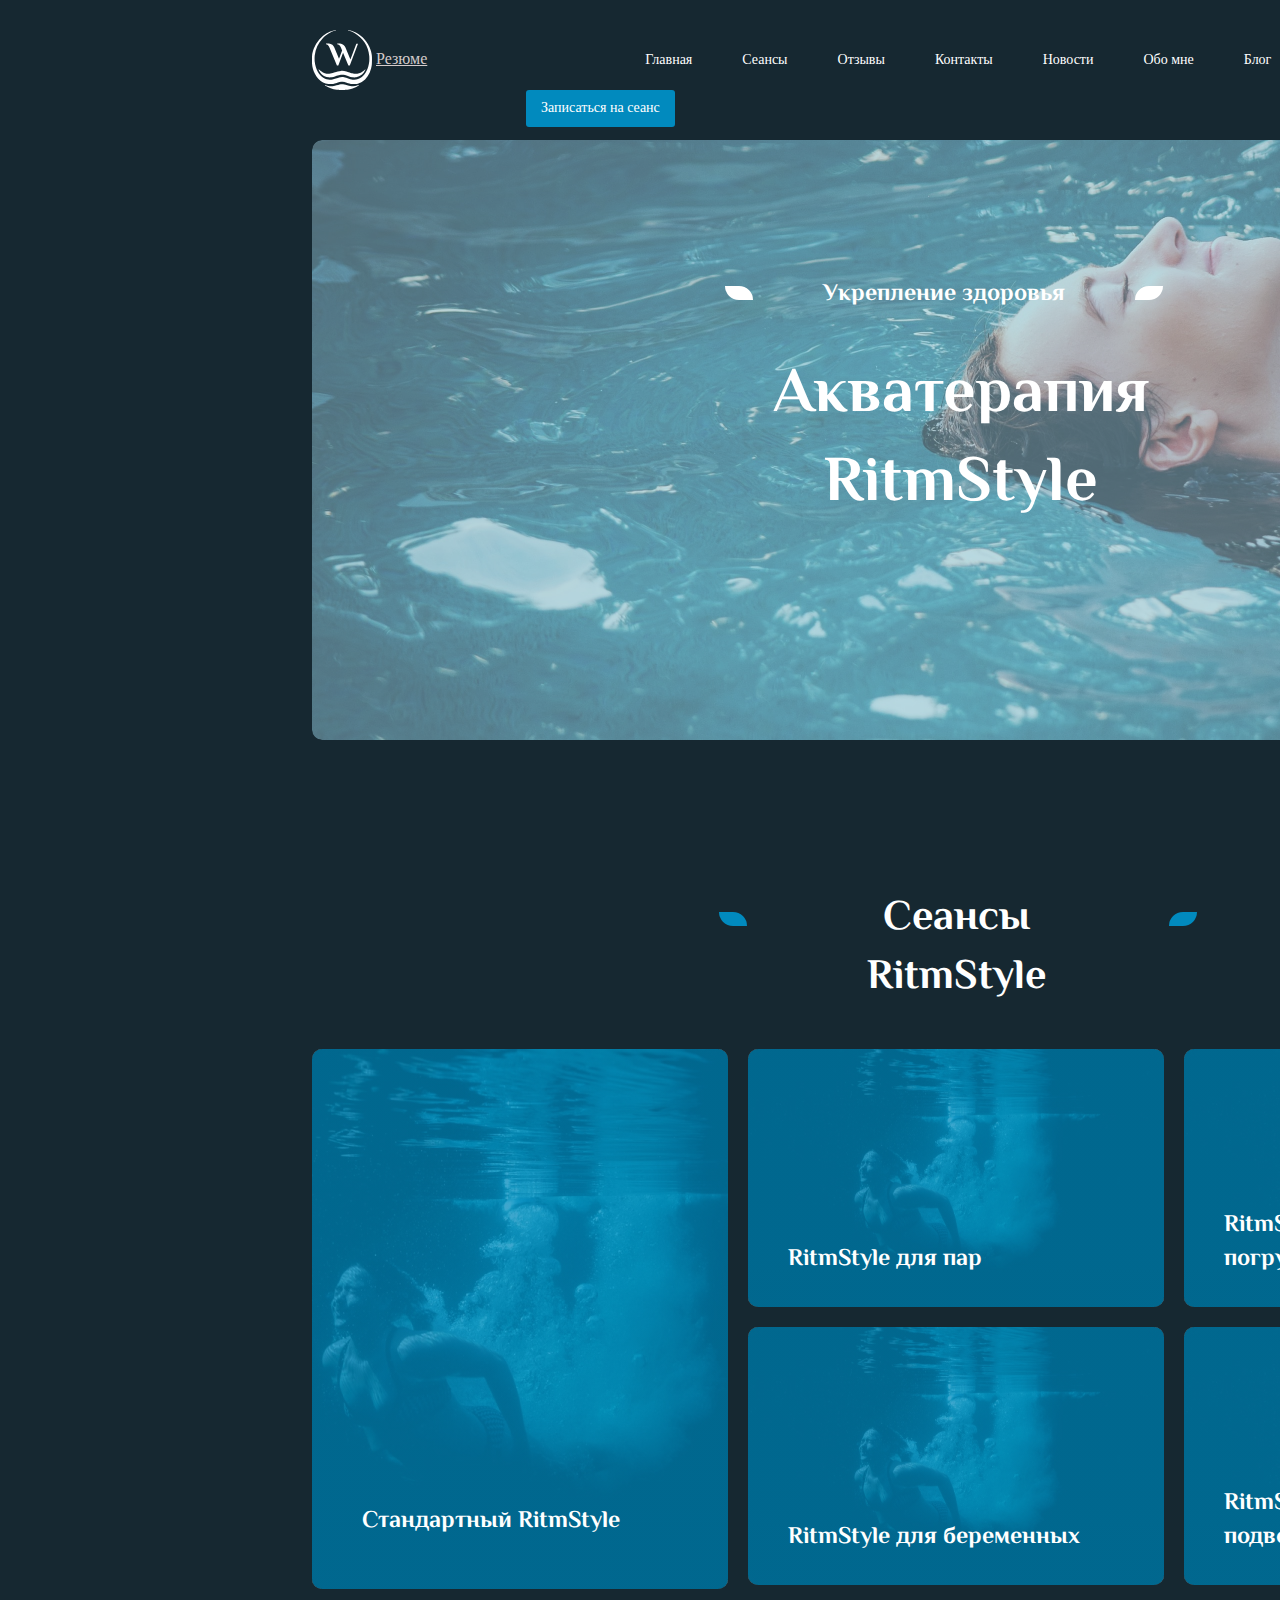
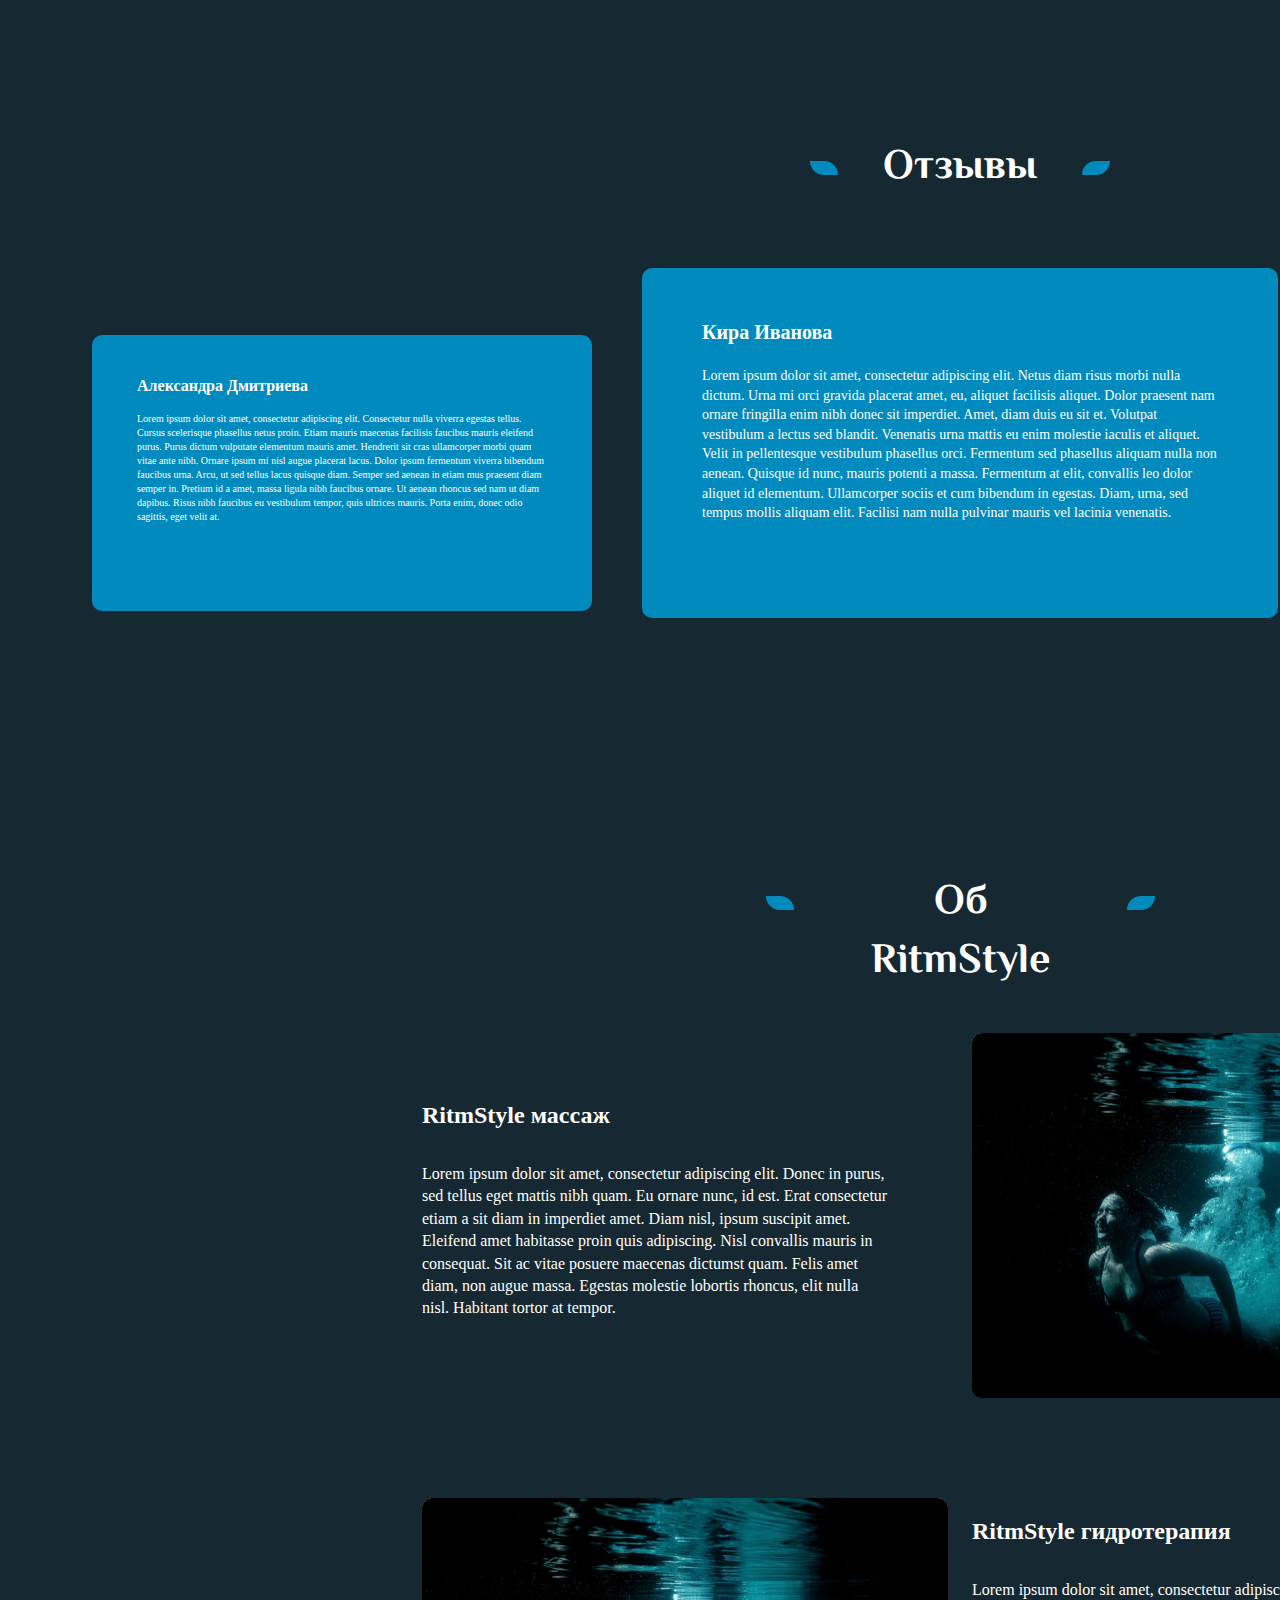
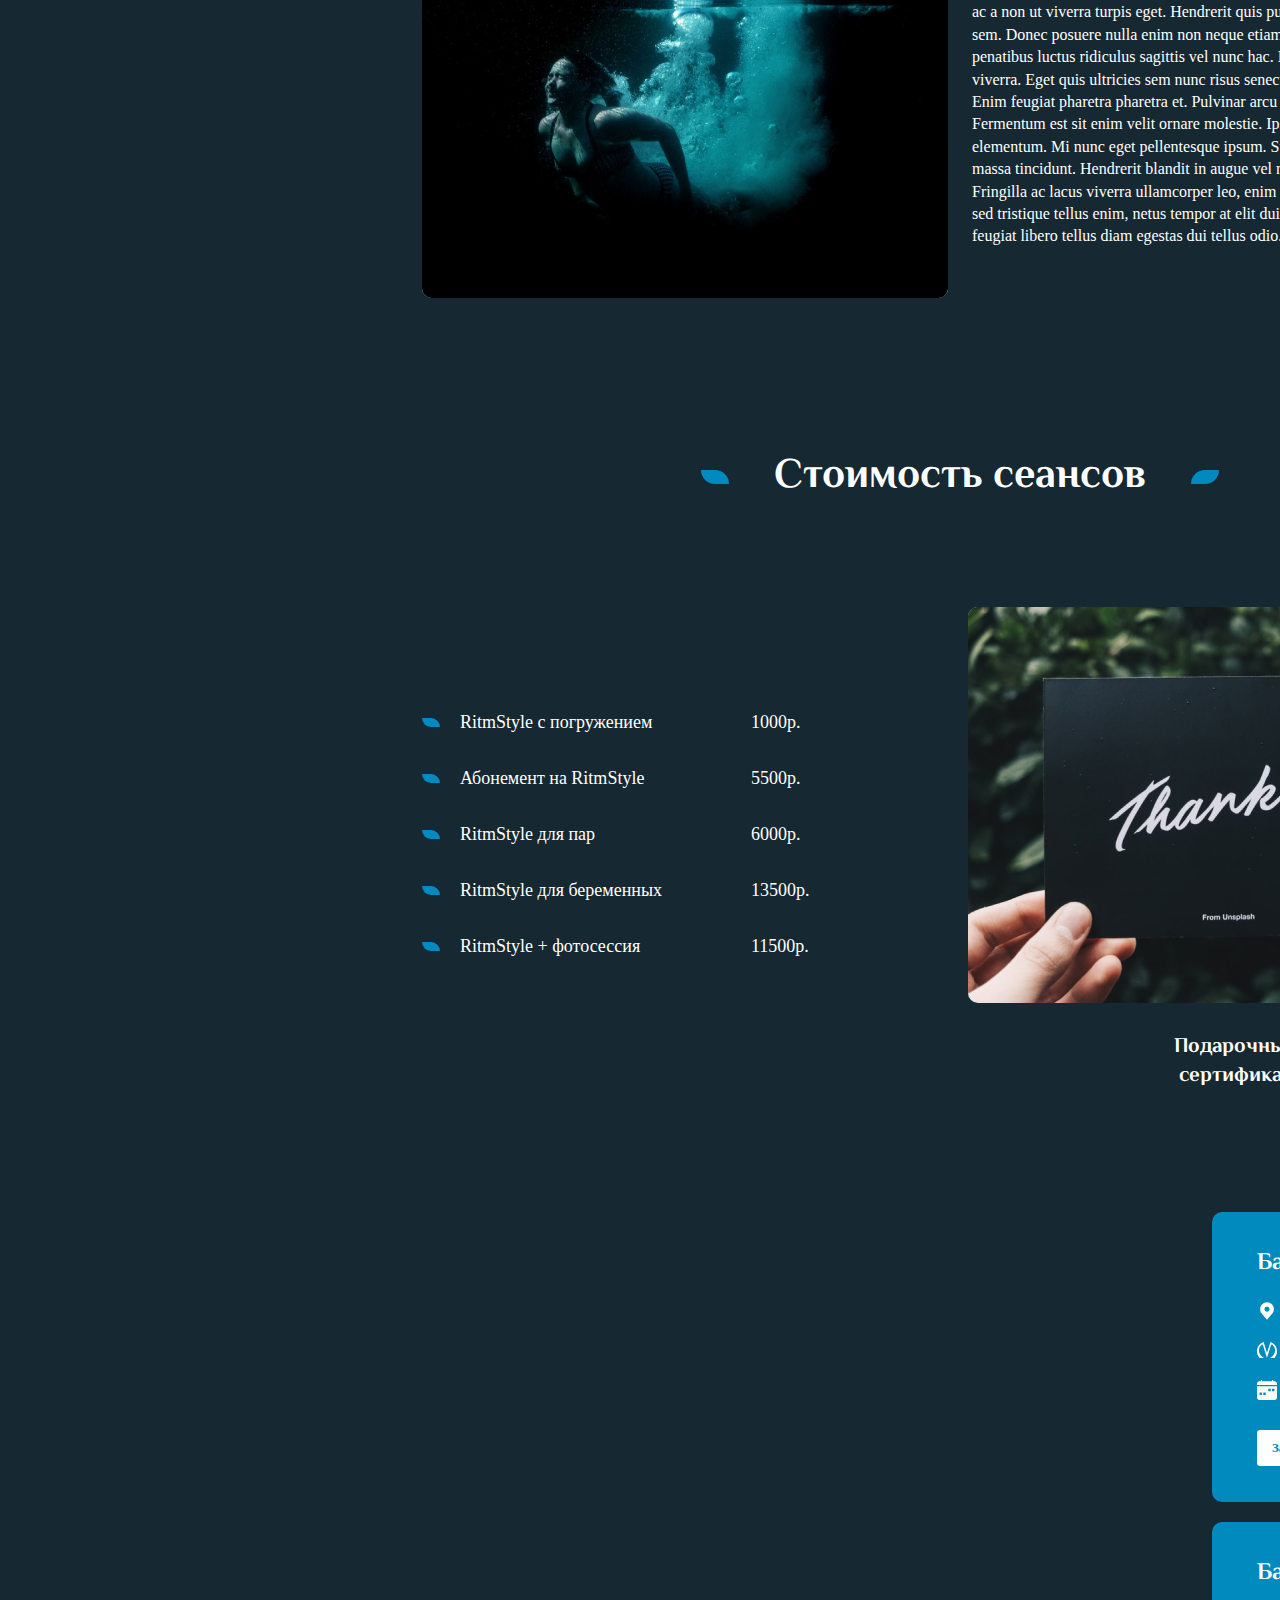
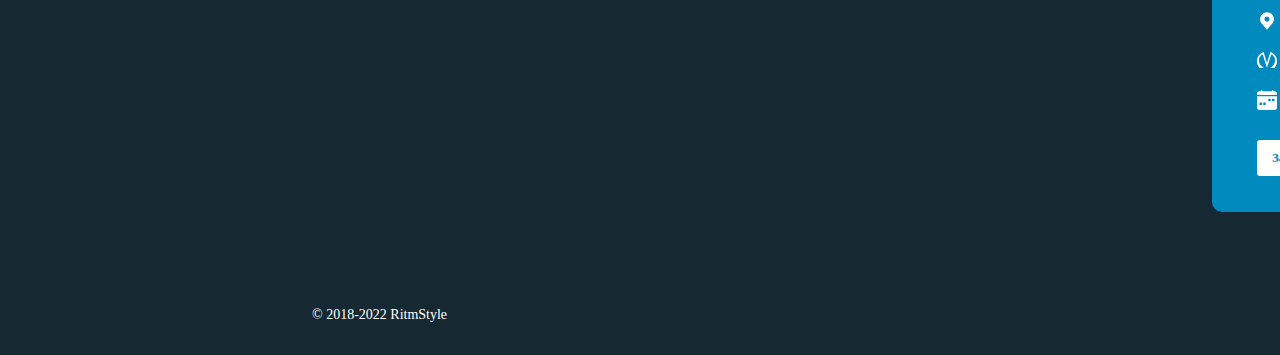
==== test —/index.html @ 72ae71fa "init" ====
<!DOCTYPE html>
<html lang="en">
<head>
    <meta charset="UTF-8">
    <meta http-equiv="X-UA-Compatible" content="IE=edge">
    <meta name="viewport" content="width=device-width, initial-scale=1.0">
    <title>Document</title>
    <link rel="stylesheet" href="./css/style.css">
</head>
<body>
    <div class="container">

    <div class="main-haedr">
        <div class="group1">
            <a href="/">
                    <img src="./img/svg/Group 1.svg" alt="logo">
            </a>
         </div>
<a href="../index.html"  style="color: rgb(213, 204, 204);">Резюме</a>
        <div class="frame1">
                <ul class="frame1__list">
                    <li class="frame1__item">
                        <a href="./index.html" class="frame1__link">Главная</a>
                    </li>
                    <li class="frame1__item">
                        <a href="./newseans.html" class="frame1__link">Сеансы</a>
                    </li>
                    <li class="frame1__item">
                        <a href="#review" class="frame1__link">Отзывы</a>
                    </li>
                    <li class="frame1__item">
                        <a href="#contact" class="frame1__link">Контакты</a>
                    </li>
                    <li class="frame1__item">
                        <a href="./news.html" class="frame1__link">Новости</a>
                    </li>
                    <li class="frame1__item">
                        <a href="#about" class="frame1__link">Обо мне</a>
                    </li>
                    <li class="frame1__item">
                        <a href="./blog.html" class="frame1__link">Блог</a>
                    </li>
                </ul>   
        </div>
        <div class="frame2">
            
            <a href="#" id="open_popup" class="frame1__link">Записаться на сеанс</a>
        
    </div>

    </div>
<div class="first-screen">
    <div class="Rectangle3"></div>
    <div class="first-text1">Укрепление здоровья</div>
    <div class="Rectangle5"></div>
    <div class="first-text2">Акватерапия
            RitmStyle</div>   

</div>
<div class="services">
    
    <div class="heading">
        <div class="Rectangle6"></div>
        <div class="heading-text">Сеансы RitmStyle</div>
        <div class="Rectangle7"></div>
    </div>

    <div class="group">
        <div class="group18">
            <div class="group18-text">Стандартный RitmStyle</div>
    
        </div>
        <div class="mgroup">

            <div class="group20">
                <div class="group20-text">RitmStyle для пар</div>
            </div>

            <br>

                 <div class="group19">
                    <div class="group19-text">RitmStyle для беременных</div>
                </div>
        </div>

        <div class="sgroup">
            <div class="group21">
                <div class="group21-text">RitmStyle с полным погружением под воду</div>
            </div>
        <br>

        <div class="group22">
            <div class="group22-text">RitmStyle + красочная подводная фотосессия</div>
        </div>

        </div>

    </div>

</div>

<div class="review" id="review">
    <div class="review-heading">
        <div class="Rectangle14"></div>
        <div class="rew-heading-text">Отзывы</div>
        <div class="Rectangle15"></div>
    </div>

    <div class="review-box">

     <div class="review1">
            <div class="review1-text">Александра Дмитриева</div>
            
            <div class="review1-text2">Lorem ipsum dolor sit amet, consectetur adipiscing elit. Consectetur nulla viverra egestas tellus. Cursus scelerisque phasellus netus proin. Etiam mauris maecenas facilisis faucibus mauris eleifend purus. Purus dictum vulputate elementum mauris amet.
            Hendrerit sit cras ullamcorper morbi quam vitae ante nibh. Ornare ipsum mi nisl augue placerat lacus. Dolor ipsum fermentum viverra bibendum faucibus urna. Arcu, ut sed tellus lacus quisque diam. Semper sed aenean in etiam mus praesent diam semper in. Pretium id a amet, massa ligula nibh faucibus ornare. Ut aenean rhoncus sed nam ut diam dapibus. Risus nibh faucibus eu vestibulum tempor, quis ultrices mauris. Porta enim, donec odio sagittis, eget velit at. </div>

        </div>

     <div class="review2">
            <div class="review2-text">Кира Иванова</div>
            <div class="review2-text2">Lorem ipsum dolor sit amet, consectetur adipiscing elit. Netus diam risus morbi nulla dictum. Urna mi orci gravida placerat amet, eu, aliquet facilisis aliquet. Dolor praesent nam ornare fringilla enim nibh donec sit imperdiet. Amet, diam duis eu sit et. Volutpat vestibulum a lectus sed blandit.
            Venenatis urna mattis eu enim molestie iaculis et aliquet. Velit in pellentesque vestibulum phasellus orci. Fermentum sed phasellus aliquam nulla non aenean. Quisque id nunc, mauris potenti a massa. Fermentum at elit, convallis leo dolor aliquet id elementum. Ullamcorper sociis et cum bibendum in egestas. Diam, urna, sed tempus mollis aliquam elit. Facilisi nam nulla pulvinar mauris vel lacinia venenatis. </div>
        </div>

        <div class="review3">
            <div class="review3-text">Яна Жернова</div>
            <div class="review3-text2">Lorem ipsum dolor sit amet, consectetur adipiscing elit. Lacinia eget mattis orci aliquam enim tincidunt gravida aliquet ut. Ipsum vulputate morbi felis, lobortis tincidunt. Pretium dictum odio feugiat auctor diam sit viverra gravida. Lobortis arcu rhoncus, mi mi vitae feugiat amet, vitae ac. Cursus diam turpis iaculis nisi sit. Vel blandit et sit elit vestibulum feugiat proin tempor, justo. Diam commodo, pellentesque at porttitor tristique faucibus faucibus morbi. Bibendum pretium lacus, tempus viverra vitae odio nunc eget.
            Tortor fermentum orci neque sed. Mauris faucibus diam lorem erat ullamcorper donec egestas neque. Maecenas malesuada mauris magnis sed id. Luctus vitae justo, in consectetur arcu. Nulla feugiat at eu in aliquet. Diam nunc, libero mauris tellus suspendisse morbi sagittis semper. </div>

        </div>

    </div>

</div>

<div class="about" id="about">
    <div class="about-heading">
        <div class="Rectangle17"></div>
        <div class="about-heading-text">Об RitmStyle</div>
        <div class="Rectangle18"></div>
    </div>

     <div class="about-box">
        <div class="box">
            <div class="group5">
                <div class="about1-text">RitmStyle массаж </div>
               
                <div class="about1-text2">Lorem ipsum dolor sit amet, consectetur adipiscing elit. Donec in purus, sed tellus eget mattis nibh quam. Eu ornare nunc, id est. Erat consectetur etiam a sit diam in imperdiet amet. Diam nisl, ipsum suscipit amet. Eleifend amet habitasse proin quis adipiscing.
                Nisl convallis mauris in consequat. Sit ac vitae posuere maecenas dictumst quam. Felis amet diam, non augue massa. Egestas molestie lobortis rhoncus, elit nulla nisl. Habitant tortor at tempor.</div>
            </div>
                <div class="about-foto2"></div>
        </div>

         <div class="box2">
             <div class="about-foto1"></div>
                <div class="group6">
    
                 <div class="about2-text">RitmStyle гидротерапия</div>
                 <div class="about2-text2">Lorem ipsum dolor sit amet, consectetur adipiscing elit. Arcu cras quis ac a non ut viverra turpis eget. Hendrerit quis pulvinar massa ipsum sem. Donec posuere nulla enim non neque etiam. Eros arcu, pulvinar penatibus luctus ridiculus sagittis vel nunc hac. Nisi, diam tincidunt dui viverra. Eget quis ultricies sem nunc risus senectus luctus ultricies. Enim feugiat pharetra pharetra et.
                 Pulvinar arcu at morbi posuere cursus. Fermentum est sit enim velit ornare molestie. Ipsum nisi id sed tempor elementum. Mi nunc eget pellentesque ipsum. Suspendisse risus a id vel massa tincidunt. Hendrerit blandit in augue vel mi quam magna egestas. Fringilla ac lacus viverra ullamcorper leo, enim vitae id aliquam. Magna sed tristique tellus enim, netus tempor at elit dui. Ullamcorper hendrerit feugiat libero tellus diam egestas dui tellus odio.</div>
                </div>
            </div>
    
        </div>

</div>

<div class="price">
    <div class="price-heading">
        <div class="Rectangle25"></div>
        <div class="price-heading-text">Стоимость сеансов</div>
        <div class="Rectangle26"></div>
    </div>

    <div class="group-box">
        <div class="group7">

            <div class="group7-box">
                <div class="Rectangle27"></div>
                <div class="gpoup7-text">RitmStyle с погружением</div>
                <div class="how">1000р.</div>
            </div>

            <div class="group7-box">
                <div class="Rectangle27"></div>
                <div class="gpoup7-text">Абонемент на RitmStyle</div>
                <div class="how">5500р.</div>
            </div>

            <div class="group7-box">
                <div class="Rectangle27"></div>
                <div class="gpoup7-text">RitmStyle для пар</div>
                <div class="how">6000р.</div>
            </div>

            <div class="group7-box">
                <div class="Rectangle27"></div>
                <div class="gpoup7-text">RitmStyle для беременных</div>
                <div class="how">13500р.</div>
            </div>

            <div class="group7-box">
                <div class="Rectangle27"></div>
                <div class="gpoup7-text">RitmStyle +  фотосессия</div>
                <div class="how">11500р.</div>
            </div>
                
        </div>
    
        
        <div class="group8-foto"></div>    
        
        
        

    </div>
    <div class="group8-text">Подарочный сертификат</div>
        

</div>  

<div class="contact" id="contact">
    <div class="group-box">
        <div class="group-adress1">
         <iframe src="https://www.google.com/maps/embed?pb=!1m18!1m12!1m3!1d1999.1258128204975!2d30.36706241607024!3d59.9300544818731!2m3!1f0!2f0!3f0!3m2!1i1024!2i768!4f13.1!3m3!1m2!1s0x469631bb92b2b7f5%3A0xfc6c3540c8fb3df8!2z0J3QtdCy0YHQutC40Lkg0L_RgC4sIDE0MCwg0KHQsNC90LrRgi3Qn9C10YLQtdGA0LHRg9GA0LMsIDE5MTAzNg!5e0!3m2!1sru!2sru!4v1654840506001!5m2!1sru!2sru" 
         width="856" height="604" style="border:0;" allowfullscreen="" loading="lazy" referrerpolicy="no-referrer-when-downgrade"></iframe>
        </div>

           <div class="boxx">
            <div class="adres1">

          
                
                <div class="adres-text1">Бассейн WorkClass</div>
                
           

            
                <div class="carbon">
                    
                        <img src="./img/svg/carbon_location-filled.svg" alt="tch">
            
                </div>
                <div class="adres-text">Невский 140</div>
                
            

            
                <div class="carbon">
                    <img src="./img/svg/Spb_metro_logo 1.svg" alt="metro">
                </div>
                <div class="adres-text">м. Спасская</div>
                
            

            
                <div class="carbon">
                    <img src="./img/svg/bi_calendar-week-fill.svg" alt="calendad">
                </div>
                <div class="adres-text">Запись по договоренности</div>
              
            

            
                <div class="frame4" >
            
                    <a href="#" id="open_popup2" class="frame4__link">Записаться на сеанс</a>
                </div>
            
            </div>

            <div class="adres2">

          
                
                <div class="adres-text1">Бассейн "На Гороховой"</div>
                
           

            
                <div class="carbon">
                    
                        <img src="./img/svg/carbon_location-filled.svg" alt="tch">
            
                </div>
                <div class="adres-text">3-й проезд Иванова</div>
                
            

            
                <div class="carbon">
                    <img src="./img/svg/Spb_metro_logo 1.svg" alt="metro">
                </div>
                <div class="adres-text">м. Крестовский остров</div>
                
            

            
                <div class="carbon">
                    <img src="./img/svg/bi_calendar-week-fill.svg" alt="calendad">
                </div>
                <div class="adres-text">Запись по договоренности</div>
              
            

            
                <div class="frame4" >
            
                    <a href="#" id="open_popup3" class="frame4__link" >Записаться на сеанс</a>
                </div>
            
            </div>

           </div>
                
    </div>

       
      
    </div>

<div class="main-footer">
        
        <div class="footer-text1">© 2018-2022 RitmStyle</div>
        <div class="footer-text">Сделано d-e-n.info</div>
    </div>

<div class="popup" id="popup">
    <div class="popup_container">
        <div class="popup_body" id="popup_body">
           <div class="head_popup">
             <div class="icon"></div>
            <h3>Записаться на сеанс</h3>
            <div class="icon2"></div>
           </div>
            
            <form action="">
                <input type="text" id="name" name="name" placeholder="Ваше Имя">
                
                <input type="tel" id="tel" maxlength="11" name="tel" placeholder="Ваш номер телефона">
                <div class="span"></div>
                <button class="btn" >Отправить</button>
            </form>
            <div class="popup_close" id="popup_close">&#10006</div>
        </div>
    </div>
</div>
    </div>
<script src="./main.js"></script>
    
</body>
</html>
---- test —/css/style.css ----
/* http://meyerweb.com/eric/tools/css/reset/
   v2.0-modified | 20110126
   License: none (public domain)
*/

html, body, div, span, applet, object, iframe,
h1, h2, h3, h4, h5, h6, p, blockquote, pre,
a, abbr, acronym, address, big, cite, code,
del, dfn, em, img, ins, kbd, q, s, samp,
small, strike, strong, sub, sup, tt, var,
b, u, i, center,
dl, dt, dd, ol, ul, li,
fieldset, form, label, legend,
table, caption, tbody, tfoot, thead, tr, th, td,
article, aside, canvas, details, embed,
figure, figcaption, footer, header, hgroup,
menu, nav, output, ruby, section, summary,
time, mark, audio, video {
  margin: 0;
	padding: 0;
	border: 0;
	font-size: 100%;
	font: inherit;
	vertical-align: baseline;
}

/* make sure to set some focus styles for accessibility */
:focus {
    outline: 0;
}

/* HTML5 display-role reset for older browsers */
article, aside, details, figcaption, figure,
footer, header, hgroup, menu, nav, section {
	display: block;
}

body {
	line-height: 1;
}

ol, ul {
	list-style: none;
}

blockquote, q {
	quotes: none;
}

blockquote:before, blockquote:after,
q:before, q:after {
	content: '';
	content: none;
}

table {
	border-collapse: collapse;
	border-spacing: 0;
}

input[type=search]::-webkit-search-cancel-button,
input[type=search]::-webkit-search-decoration,
input[type=search]::-webkit-search-results-button,
input[type=search]::-webkit-search-results-decoration {
    -webkit-appearance: none;
    -moz-appearance: none;
}

input[type=search] {
    -webkit-appearance: none;
    -moz-appearance: none;
    -webkit-box-sizing: content-box;
    -moz-box-sizing: content-box;
    box-sizing: content-box;
}

textarea {
    overflow: auto;
    vertical-align: top;
    resize: vertical;
}

/**
 * Correct `inline-block` display not defined in IE 6/7/8/9 and Firefox 3.
 */

audio,
canvas,
video {
    display: inline-block;
    *display: inline;
    *zoom: 1;
    max-width: 100%;
}

/**
 * Prevent modern browsers from displaying `audio` without controls.
 * Remove excess height in iOS 5 devices.
 */

audio:not([controls]) {
    display: none;
    height: 0;
}

/**
 * Address styling not present in IE 7/8/9, Firefox 3, and Safari 4.
 * Known issue: no IE 6 support.
 */

[hidden] {
    display: none;
}

/**
 * 1. Correct text resizing oddly in IE 6/7 when body `font-size` is set using
 *    `em` units.
 * 2. Prevent iOS text size adjust after orientation change, without disabling
 *    user zoom.
 */

html {
    font-size: 100%; /* 1 */
    -webkit-text-size-adjust: 100%; /* 2 */
    -ms-text-size-adjust: 100%; /* 2 */
}

/**
 * Address `outline` inconsistency between Chrome and other browsers.
 */

a:focus {
    outline: thin dotted;
}

/**
 * Improve readability when focused and also mouse hovered in all browsers.
 */

a:active,
a:hover {
    outline: 0;
}

/**
 * 1. Remove border when inside `a` element in IE 6/7/8/9 and Firefox 3.
 * 2. Improve image quality when scaled in IE 7.
 */

img {
    border: 0; /* 1 */
    -ms-interpolation-mode: bicubic; /* 2 */
}

/**
 * Address margin not present in IE 6/7/8/9, Safari 5, and Opera 11.
 */

figure {
    margin: 0;
}

/**
 * Correct margin displayed oddly in IE 6/7.
 */

form {
    margin: 0;
}

/**
 * Define consistent border, margin, and padding.
 */

fieldset {
    border: 1px solid #c0c0c0;
    margin: 0 2px;
    padding: 0.35em 0.625em 0.75em;
}

/**
 * 1. Correct color not being inherited in IE 6/7/8/9.
 * 2. Correct text not wrapping in Firefox 3.
 * 3. Correct alignment displayed oddly in IE 6/7.
 */

legend {
    border: 0; /* 1 */
    padding: 0;
    white-space: normal; /* 2 */
    *margin-left: -7px; /* 3 */
}

/**
 * 1. Correct font size not being inherited in all browsers.
 * 2. Address margins set differently in IE 6/7, Firefox 3+, Safari 5,
 *    and Chrome.
 * 3. Improve appearance and consistency in all browsers.
 */

button,
input,
select,
textarea {
    font-size: 100%; /* 1 */
    margin: 0; /* 2 */
    vertical-align: baseline; /* 3 */
    *vertical-align: middle; /* 3 */
}

/**
 * Address Firefox 3+ setting `line-height` on `input` using `!important` in
 * the UA stylesheet.
 */

button,
input {
    line-height: normal;
}

/**
 * Address inconsistent `text-transform` inheritance for `button` and `select`.
 * All other form control elements do not inherit `text-transform` values.
 * Correct `button` style inheritance in Chrome, Safari 5+, and IE 6+.
 * Correct `select` style inheritance in Firefox 4+ and Opera.
 */

button,
select {
    text-transform: none;
}

/**
 * 1. Avoid the WebKit bug in Android 4.0.* where (2) destroys native `audio`
 *    and `video` controls.
 * 2. Correct inability to style clickable `input` types in iOS.
 * 3. Improve usability and consistency of cursor style between image-type
 *    `input` and others.
 * 4. Remove inner spacing in IE 7 without affecting normal text inputs.
 *    Known issue: inner spacing remains in IE 6.
 */

button,
html input[type="button"], /* 1 */
input[type="reset"],
input[type="submit"] {
    -webkit-appearance: button; /* 2 */
    cursor: pointer; /* 3 */
    *overflow: visible;  /* 4 */
}

/**
 * Re-set default cursor for disabled elements.
 */

button[disabled],
html input[disabled] {
    cursor: default;
}

/**
 * 1. Address box sizing set to content-box in IE 8/9.
 * 2. Remove excess padding in IE 8/9.
 * 3. Remove excess padding in IE 7.
 *    Known issue: excess padding remains in IE 6.
 */

input[type="checkbox"],
input[type="radio"] {
    box-sizing: border-box; /* 1 */
    padding: 0; /* 2 */
    *height: 13px; /* 3 */
    *width: 13px; /* 3 */
}

/**
 * 1. Address `appearance` set to `searchfield` in Safari 5 and Chrome.
 * 2. Address `box-sizing` set to `border-box` in Safari 5 and Chrome
 *    (include `-moz` to future-proof).
 */

input[type="search"] {
    -webkit-appearance: textfield; /* 1 */
    -moz-box-sizing: content-box;
    -webkit-box-sizing: content-box; /* 2 */
    box-sizing: content-box;
}

/**
 * Remove inner padding and search cancel button in Safari 5 and Chrome
 * on OS X.
 */

input[type="search"]::-webkit-search-cancel-button,
input[type="search"]::-webkit-search-decoration {
    -webkit-appearance: none;
}

/**
 * Remove inner padding and border in Firefox 3+.
 */

button::-moz-focus-inner,
input::-moz-focus-inner {
    border: 0;
    padding: 0;
}

/**
 * 1. Remove default vertical scrollbar in IE 6/7/8/9.
 * 2. Improve readability and alignment in all browsers.
 */

textarea {
    overflow: auto; /* 1 */
    vertical-align: top; /* 2 */
}

/**
 * Remove most spacing between table cells.
 */

table {
    border-collapse: collapse;
    border-spacing: 0;
}

html,
button,
input,
select,
textarea {
    color: #222;
}


::-moz-selection {
    background: #b3d4fc;
    text-shadow: none;
}

::selection {
    background: #b3d4fc;
    text-shadow: none;
}

img {
    vertical-align: middle;
}

fieldset {
    border: 0;
    margin: 0;
    padding: 0;
}

textarea {
    resize: vertical;
}

.chromeframe {
    margin: 0.2em 0;
    background: #ccc;
    color: #000;
    padding: 0.2em 0;
}

/* el-messiri-regular - latin_cyrillic */
@font-face {
    font-family: 'El Messiri';
    font-style: normal;
    font-weight: 400;
    src: local(''),
         url('../fonts/el-messiri-v15-latin_cyrillic-regular.woff2') format('woff2'), /* Chrome 26+, Opera 23+, Firefox 39+ */
         url('../fonts/el-messiri-v15-latin_cyrillic-regular.woff') format('woff'); /* Chrome 6+, Firefox 3.6+, IE 9+, Safari 5.1+ */
  }
  /* el-messiri-700 - latin_cyrillic */
  @font-face {
    font-family: 'El Messiri';
    font-style: normal;
    font-weight: 700;
    src: local(''),
         url('../fonts/el-messiri-v15-latin_cyrillic-700.woff2') format('woff2'), /* Chrome 26+, Opera 23+, Firefox 39+ */
         url('../fonts/el-messiri-v15-latin_cyrillic-700.woff') format('woff'); /* Chrome 6+, Firefox 3.6+, IE 9+, Safari 5.1+ */
  }
  html{
      box-sizing: border-box;
  }
  *, *::before, *::after{
      box-sizing: inherit;
  }
  body{
    width: 100%;
    height: 100%;
  }
  .container{
    position: relative;
    width: 1920px;
    height: 5155px;
    padding:2px 2px;
    
    /* bgc */
    
    background: #162831;
  }
 .main-haedr{
    /* main-header */


    position: absolute;
    width: 1298px;
    height: 60px;
    left: 312px;
    top: 30px;
 }
 .group1{
    display: inline-block;
 }
 .frame1{
    display: inline-block;
      margin-left: 214px;
 }
 .frame1__list{
    display: flex;
    flex-wrap: wrap;
 }
.frame1__item{
    margin-right: 50px;
}
.frame1__item:last-child{
    margin-right: 0;
}
.frame1__link{
    text-decoration: none;


width: 52px;
height: 19px;

/* p/14r */

font-family: 'Proxima Nova';
font-style: normal;
font-weight: 400;
font-size: 14px;
line-height: 135%;
/* identical to box height, or 19px */


/* white */

color: #FFFFFF;


/* Inside auto layout */

flex: none;
order: 0;
flex-grow: 0;
}
.frame2{
    margin-left: 214px;
    display: inline-block;
    
flex-direction: row;
justify-content: center;
align-items: center;
padding: 9px 15px;
gap: 10px;



/* accent */

background: #018ABE;
border-radius: 3px;
}
.first-screen{
 position: absolute;
 width: 1296px;
 height: 600px;
 left: 312px;
 top: 140px;
        
 background: linear-gradient(0deg, rgba(152, 201, 220, 0.5), rgba(152, 201, 220, 0.5)), url(.jpg);
 border-radius: 10px;
 background: url('../img/svg/unsplash_S-llxYh3GzI.svg');
        
}
.first-text1{
    display: inline-block;
    
  /* Укрепление здоровья */


  margin: 136px 66px 0px 66px ;
  
  /* heading/24b */
  
  font-family: 'El Messiri';
  font-style: normal;
  font-weight: 700;
  font-size: 24px;
  line-height: 140%;
  /* identical to box height, or 34px */
  
  text-align: center;
  
  /* white */
  
  color: #FFFFFF;
  display: inline-block;
}
.first-text2{
display: inline-block;
/* Акватерапия RitmStyle */
margin: 40px 354px 210px 355px;

width: 587px;
height: 180px;
left: 667px;
top: 350px;

/* heading/64b */

font-family: 'El Messiri';
font-style: normal;
font-weight: 700;
font-size: 64px;
line-height: 140%;
/* or 90px */

text-align: center;

/* white */

color: #FFFFFF;
}
.Rectangle3{
    display: inline-block;
    /* Rectangle 3 */
margin: 146px 0px 0px 413px ;
width: 28px;
height: 14px;
left: 746px;
top: 286px;

/* white */

background: #FFFFFF;
border-radius: 0px 50px;
}
.Rectangle5{
    display: inline-block;
    /* Rectangle 5 */


margin: 146px 433px 0px 0px;
width: 28px;
height: 14px;
left: 1175px;
top: 286px;

/* white */

background: #FFFFFF;
border-radius: 0px 50px;
transform: matrix(-1, 0, 0, 1, 0, 0);
}
.services {
    position: absolute;
width: 1296px;
height: 699px;
left: 312px;
top: 890px;
}

.heading{
    margin-left: 407px;
    display: flex;
    flex-wrap: wrap;
width: 482px;
height: 59px;
left: 719px;
top: 890px;
}
.Rectangle6{
    display: inline-block;
    margin: 22px 41px 23px 0px;
    width: 28px;
height: 14px;
left: 719px;
top: 912px;

/* accent */

background: #018ABE;
border-radius: 0px 50px;
}
.heading-text{
    display: inline-block;
    margin: 0px 0px 0px 0px;
    width: 336px;
height: 59px;


/* heading/42b */

font-family: 'El Messiri';
font-style: normal;
font-weight: 700;
font-size: 42px;
line-height: 140%;
/* identical to box height, or 59px */

text-align: center;

/* white */

color: #FFFFFF;
}
.Rectangle7{
    margin: 22px 0px 23px 45px;
    width: 28px;
    height: 14px;
    left: 1201px;
    top: 912px;
    
    /* accent */
    
    background: #018ABE;
    border-radius: 0px 50px;
    transform: matrix(-1, 0, 0, 1, 0, 0);
}
.group18{
    /* unsplash:TnOyyEtrKd0 */

    display: inline-block;
margin: 100px 0px 0px 0px;
width: 416px;
height: 540px;


background: linear-gradient(0deg, rgba(1, 138, 190, 0.5), rgba(1, 138, 190, 0.5)), url(../img/unsplash_TnOyyEtrKd0.jpg), url(../img/unsplash_TnOyyEtrKd0.png), #8E8E8E;
border-radius: 10px;
}
.group18-text{
    display: inline-block;
    margin: 456px 108px 50px 50px;
    width: 258px;
height: 34px;


/* heading/24b */

font-family: 'El Messiri';
font-style: normal;
font-weight: 700;
font-size: 24px;
line-height: 140%;
/* identical to box height, or 34px */


/* white */

color: #FFFFFF;
}
.group{
    display: flex;
    flex-wrap: wrap;
}
.mgroup{
    display: inline-block;
    margin: 100px 20px 0px 20px;
}
.sgroup{
    display: inline-block;
    margin: 100px 0px 0px 0px;
    
}
.group20{ 
    margin: 0px 0px 20px 0px;
    display: inline-block;
    width: 416px;
height: 258px;


background: linear-gradient(0deg, rgba(1, 138, 190, 0.5), rgba(1, 138, 190, 0.5)), url(../img/11unsplash_TnOyyEtrKd0.jpg);
border-radius: 10px;
}
.group20-text{
    margin: 194px 40px 30px 40px;
    width: 336px;
height: 34px;


/* heading/24b */

font-family: 'El Messiri';
font-style: normal;
font-weight: 700;
font-size: 24px;
line-height: 140%;
/* identical to box height, or 34px */


/* white */

color: #FFFFFF;

}

.group19{
    display: inline-block;
   
    width: 416px;
height: 258px;


background: linear-gradient(0deg, rgba(1, 138, 190, 0.5), rgba(1, 138, 190, 0.5)), url(../img/11unsplash_TnOyyEtrKd0.jpg), #8E8E8E;
border-radius: 10px;

}
.group19-text{
    margin: 194px 40px 30px 40px;
    width: 336px;
height: 34px;


font-family: 'El Messiri';
font-style: normal;
font-weight: 700;
font-size: 24px;
line-height: 140%;
/* identical to box height, or 34px */


/* white */

color: #FFFFFF;
}

.group21{
    
    margin: 0px 0px 20px 0px;
    display: inline-block;
    width: 416px;
height: 258px;


background: linear-gradient(0deg, rgba(1, 138, 190, 0.5), rgba(1, 138, 190, 0.5)), url(../img/11unsplash_TnOyyEtrKd0.jpg), #8E8E8E;
border-radius: 10px;
}
.group21-text{
    margin: 160px 40px 30px 40px;
    width: 336px;
height: 68px;


/* heading/24b */

font-family: 'El Messiri';
font-style: normal;
font-weight: 700;
font-size: 24px;
line-height: 140%;
/* or 34px */


color: #FFFFFF;
}
.group22{
    display: inline-block;
    width: 416px;
    height: 258px;
    
    
    background: linear-gradient(0deg, rgba(1, 138, 190, 0.5), rgba(1, 138, 190, 0.5)), url(../img/11unsplash_TnOyyEtrKd0.jpg), #8E8E8E;
    border-radius: 10px;

}
.group22-text{
    margin: 160px 40px 30px 40px;
    width: 336px;
height: 68px;
left: 1232px;
top: 1491px;

/* heading/24b */

font-family: 'El Messiri';
font-style: normal;
font-weight: 700;
font-size: 24px;
line-height: 140%;
/* or 34px */


/* white */

color: #FFFFFF;
}
.review-box{
    display: flex;
    flex-wrap: wrap;
}
.review{
    /* reviews */


position: absolute;
width: 1736px;
height: 585px;
left: 92px;
top: 1739px;
}

.review-heading{
    margin-left: 718px;
    display: flex;
    flex-wrap: wrap;
    width: 300px;
    height: 59px;
    left: 810px;
    top: 1739px;
}
.Rectangle14{
    display: inline-block;
    margin: 22px 0px 23px 0px;
    width: 28px;
    height: 14px;
    left: 810px;
    top: 1761px;
    
    /* accent */
    
    background: #018ABE;
    border-radius: 0px 50px;
}
.rew-heading-text{
    display: inline-block;
    margin: 0px 45px 0px 45px;
    
    width: 154px;
    height: 59px;
    
    
    /* heading/42b */
    
    font-family: 'El Messiri';
    font-style: normal;
    font-weight: 700;
    font-size: 42px;
    line-height: 140%;
    /* identical to box height, or 59px */
    
    text-align: center;
    
    /* white */
    
    color: #FFFFFF;
}
.Rectangle15{
    margin: 22px 0px 23px 0px;
    width: 28px;
height: 14px;
left: 1110px;
top: 1761px;

/* accent */

background: #018ABE;
border-radius: 0px 50px;
transform: matrix(-1, 0, 0, 1, 0, 0);
}

.review1{
    display: inline-block;
    margin: 137px 50px 113px 0px;
    width: 500px;
    height: 276px;
    left: 92px;
    top: 1935px;
    
    /* accent */
    
    background: #018ABE;
    border-radius: 10px;
}
.review1-text{
    display: inline-block;
    margin: 40px 45px 15px 45px;
    width: 410px;
height: 22px;
left: 137px;
top: 1975px;

/* p / 16b */

font-family: 'Proxima Nova';
font-style: normal;
font-weight: 700;
font-size: 16px;
line-height: 140%;
/* or 22px */


/* white */

color: #FFFFFF;
}
.review1-text2{
    display: inline-block;
    margin: 0px 45px 71px 45px;
    width: 410px;
height: 128px;
left: 137px;
top: 2012px;

/* p / 10l */

font-family: 'Proxima Nova';
font-style: normal;
font-weight: 300;
font-size: 10px;
line-height: 140%;
/* or 14px */


/* white */

color: #FFFFFF;
}
.review2{
    display: inline-block;
    margin: 70px 50px 76px 0px ;
    width: 636px;
height: 350px;


/* accent */

background: #018ABE;
border-radius: 10px;
    
}
.review2-text{
    display: inline-block;
    margin:50px 60px 20px 60px ;
    width: 516px;
height: 28px;
left: 702px;
top: 1948px;

/* p / 20b */

font-family: 'Proxima Nova';
font-style: normal;
font-weight: 700;
font-size: 20px;
line-height: 140%;
/* identical to box height, or 28px */


/* white */

color: #FFFFFF;
   
}
.review2-text2{
    display: inline-block;
    margin:0px 60px 56px 60px;
    width: 516px;
height: 196px;


/* p / 14l */

font-family: 'Proxima Nova';
font-style: normal;
font-weight: 300;
font-size: 14px;
line-height: 140%;
/* or 20px */


/* white */

color: #FFFFFF;


}

.review3{
    display: inline-block;
    margin: 137px 0px 113px 0px;
    width: 500px;
height: 276px;


/* accent */

background: #018ABE;
border-radius: 10px;
    
}
.review3-text{
    display: inline-block;
    margin:40px 45px 0px 45px ;
    width: 410px;
    height: 22px;
    
    
    /* p / 16b */
    
    font-family: 'Proxima Nova';
    font-style: normal;
    font-weight: 700;
    font-size: 16px;
    line-height: 140%;
    /* or 22px */
    
    
    /* white */
    
    color: #FFFFFF;
   
}
.review3-text2{
    display: inline-block;
    margin:15px 45px 57px 45px;
    width: 410px;
height: 142px;


/* p / 10l */

font-family: 'Proxima Nova';
font-style: normal;
font-weight: 300;
font-size: 10px;
line-height: 140%;
/* or 14px */


/* white */

color: #FFFFFF;


}

.about{
   /* about */


position: absolute;
width: 1076px;
height: 1024px;
left: 422px;
top: 2474px;
}

.about-heading{
    margin-left: 344px;
    display: flex;
    flex-wrap: wrap;
    


/* heading/42b */

font-family: 'El Messiri';
font-style: normal;
font-weight: 700;
font-size: 42px;
line-height: 140%;
/* identical to box height, or 59px */

text-align: center;

/* white */

color: #FFFFFF;
}
.Rectangle17{
    display: inline-block;
    margin: 22px 0px 23px 0px;
    width: 28px;
    height: 14px;
    
    /* accent */
    
    background: #018ABE;
    border-radius: 0px 50px;
}
.about-heading-text{
    display: inline-block;
    margin: 0px 45px 0px 45px;
    
    width: 243px;
    height: 59px;
    
    
    /* heading/42b */
    
    font-family: 'El Messiri';
    font-style: normal;
    font-weight: 700;
    font-size: 42px;
    line-height: 140%;
    /* identical to box height, or 59px */
    
    text-align: center;
    
    /* white */
    
    color: #FFFFFF;
}
.Rectangle18{
    margin: 22px 0px 23px 0px;
    width: 28px;
height: 14px;
left: 1110px;
top: 1761px;

/* accent */

background: #018ABE;
border-radius: 0px 50px;
transform: matrix(-1, 0, 0, 1, 0, 0);
}


.about-box{
    display: flex;
    flex-wrap: wrap; 
}
.box{
    display: inline-block;
    margin: 166px 24px 0px 0px;
}

.box2{
    margin: 100px 0px 0px 0px;
display: inline-block;
}
.about1-text{
    margin-bottom: 30px;
    width: 406.28px;
height: 34px;
left: 422px;
top: 2699px;

/* heading/24b--proxima */

font-family: 'Proxima Nova';
font-style: normal;
font-weight: 700;
font-size: 24px;
line-height: 140%;
/* identical to box height, or 34px */


/* white */

color: #FFFFFF;
}
.about1-text2{
    width: 466px;
height: 170px;
left: 422px;
top: 2763px;

/* p / 16l */

font-family: 'Proxima Nova';
font-style: normal;
font-weight: 300;
font-size: 16px;
line-height: 140%;
/* or 22px */


/* white */

color: #FFFFFF;
}
.about-foto2{
    margin-top: 165px;
    width: 526px;
height: 400px;
left: 422px;
top: 3098px;

background: url(../img/Rectangle\ 24.jpg);
border-radius: 10px;
}
.about-foto1{
    width: 526px;
height: 365px;
left: 972px;
top: 2633px;

background: url(../img/Rectangle\ 24.jpg);
border-radius: 10px;
}
.about2-text{
    margin-top: 117px;
    width: 415px;
    height: 34px;
    left: 1032px;
    top: 3115px;
    
    /* heading/24b--proxima */
    
    font-family: 'Proxima Nova';
    font-style: normal;
    font-weight: 700;
    font-size: 24px;
    line-height: 140%;
    /* identical to box height, or 34px */
    
    
    /* white */
    
    color: #FFFFFF;
    
}
.about2-text2{
    margin-top: 30px;
    width: 466px;
    height: 302px;
    left: 1032px;
    top: 3179px;
    
    /* p / 16l */
    
    font-family: 'Proxima Nova';
    font-style: normal;
    font-weight: 300;
    font-size: 16px;
    line-height: 140%;
    /* or 22px */
    
    
    /* white */
    
    color: #FFFFFF;
}
.price{
    position: absolute;
width: 1076px;
height: 614px;
left: 422px;
top: 3648px;

}

.price-heading{
    margin-left: 279px;
    display: flex;
    flex-wrap: wrap;
    


/* heading/42b */

font-family: 'El Messiri';
font-style: normal;
font-weight: 700;
font-size: 42px;
line-height: 140%;
/* identical to box height, or 59px */

text-align: center;

/* white */

color: #FFFFFF;
}
.Rectangle25{
    display: inline-block;
    margin: 22px 0px 23px 0px;
    width: 28px;
    height: 14px;
    
    /* accent */
    
    background: #018ABE;
    border-radius: 0px 50px;
}
.price-heading-text{
    display: inline-block;
    margin: 0px 45px 0px 45px;
    
    width: 372px;
    height: 59px;


/* heading/42b */

font-family: 'El Messiri';
font-style: normal;
font-weight: 700;
font-size: 42px;
line-height: 140%;
/* identical to box height, or 59px */

text-align: center;

/* white */

color: #FFFFFF;
}
.Rectangle26{
    margin: 22px 0px 23px 0px;
    width: 28px;
height: 14px;
left: 1110px;
top: 1761px;

/* accent */

background: #018ABE;
border-radius: 0px 50px;
transform: matrix(-1, 0, 0, 1, 0, 0);
}

.group-box{
    display: flex;
    flex-wrap: wrap;
}
.group7{
 margin: 203px 130px 0px 0px;
    display: inline-block;
   
    width: 416px;
height: 250px;

}
.group8-text{
    margin: 30px 142px 0px 693px;
    width: 241px;
height: 29px;


/* p / 21b--el */

font-family: 'El Messiri';
font-style: normal;
font-weight: 700;
font-size: 21px;
line-height: 140%;
/* or 29px */

text-align: center;

/* white */

color: #FFFFFF;

}
.group8-foto{
    margin: 100px 0px 0px 0px;
display: inline-block;
width: 526px;
height: 396px;
left: 972px;
top: 3807px;

background: url(../img/unsplash_M3fhZSBFoFQ.jpg);
border-radius: 10px;
}

.group7-box{
    
    margin-bottom: 31px;
    display: flex;
    flex-wrap: wrap;
    


/* white */

color: #FFFFFF;
}
.Rectangle27{
    margin: 8px 20px 8px 0px;
    display: inline-block;
    width: 18px;
height: 9px;


/* accent */

background: #018ABE;
border-radius: 0px 50px;
}
.gpoup7-text{
    display: inline-block;
    margin: 0px 23px 0px 0px;
    width: 268px;
    height: 25px;
    left: 460px;
    top: 3910px;
    
    /* p / 18r */
    
    font-family: 'Proxima Nova';
    font-style: normal;
    font-weight: 400;
    font-size: 18px;
    line-height: 140%;
    /* or 25px */
    
    
    /* white */
    
    color: #FFFFFF;
}
.how{
    margin: 0px;
    display: inline-block;
    
height: 25px;


/* p / 18r */

font-family: 'Proxima Nova';
font-style: normal;
font-weight: 400;
font-size: 18px;
line-height: 140%;
/* or 25px */


/* white */

color: #FFFFFF;
    
}

.contact{
    position: absolute;
width: 1296px;
height: 604px;
left: 312px;
top: 4412px;
}
.group-adress1{
    display: inline-block;
    margin: 0px 44px 0px 0px;
}

.adres1{
    margin-bottom: 20px;
    width: 392px;
height: 290px;
left: 1216px;
top: 4412px;

/* accent */

background: #018ABE;
border-radius: 10px;
}

.adres2{
    width: 392px;
    height: 290px;
    left: 1216px;
    top: 4412px;
    
    /* accent */
    
    background: #018ABE;
    border-radius: 10px;
}
.adres-box{
    
    
    display: flex;
    flex-wrap: wrap;
    


/* white */

color: #FFFFFF;
}
.Rectangle27{
    margin: 8px 20px 8px 0px;
    display: inline-block;
    width: 18px;
height: 9px;


/* accent */



}
.adres-text1{
    margin: 35px 45px 0px 45px;
    display: inline-block;
    width: 302px;
    height: 34px;
    
    
    /* heading/24b */
    
    font-family: 'El Messiri';
    font-style: normal;
    font-weight: 700;
    font-size: 24px;
    line-height: 140%;
    /* identical to box height, or 34px */
    
    
    /* white */
    
    color: #FFFFFF;
}
.adres-text{
    
    display: inline-block;
    width: 262px;
height: 19px;


/* p/14r */

font-family: 'Proxima Nova';
font-style: normal;
font-weight: 400;
font-size: 14px;
line-height: 135%;
/* identical to box height, or 19px */


/* white */

color: #FFFFFF;
}
.carbon{
    margin: 20px 20px 0px 45px;
    display: inline-block;

}

.frame4{
    margin: 30px 192px 35px 45px;
    display: flex;
flex-direction: row;
justify-content: center;
align-items: center;
padding: 9px 15px;
gap: 10px;


width: 155px;
height: 36px;
left: 1261px;
top: 4631px;

/* white */

background: #FFFFFF;
border-radius: 3px;
}
.frame4__link{
    width: 125px;
    height: 18px;
    
    font-family: 'Proxima Nova';
    font-style: normal;
    font-weight: 600;
    font-size: 13px;
    line-height: 140%;
    /* or 18px */
    
    text-decoration: none;
    /* accent */
    
    color: #018ABE;
    
    
    /* Inside auto layout */
    
    flex: none;
    order: 0;
    flex-grow: 0;
}
.boxx{
    display: inline-block;
}
.main-footer{
    position: absolute;
    width: 1296px;
    height: 19px;
    left: 312px;
    top: 5106px;
    font-family: 'Proxima Nova';
font-style: normal;
font-weight: 400;
font-size: 14px;
line-height: 135%;
/* identical to box height, or 19px */


/* white */

color: #FFFFFF;
}
.footer-text1{
    display: inline-block;
    margin: 0px 1031px 0px 0px;
}
.footer-text{
    display: inline-block;
}
.popup{
    
    width: 100%;
    height: 100%;
    position: fixed;
    left: 0;
    top: 0;
    background-color: transparent;
    z-index: 2;
    transform: translateY(-64.5%) translateX(65%) scale(0);
    transition: .4s ease-in-out;
}
.popup.active{
    background-color: rgba(67, 24, 24, .8);
    transform: translateY(0%) translateX(0%) scale(100%);
}
.popup_container{
    display: flex;
    width: 100%;
    height: 100%;
}
.popup_body{
    margin: auto;
    width: 650px;
    background: #162831;
    border-radius: 10px;
    text-align: center;
    padding: 100px 15px 110px 15px;
    position: relative;
}
h3{
    display: inline-block;
    font-size: 42px;
    text-align: center;
    color: #FFFFFF;
}
.icon{
    margin: 10px 45px;
    display: inline-block;
    width: 28px;
    height: 14px;
    background: #018ABE;
    border-radius: 0px 50px;
}
.icon2{
    margin: 10px 45px;
    display: inline-block;
    width: 28px;
    height: 14px;
    background: #018ABE;
    border-radius: 0px 50px;
    transform: matrix(-1, 0, 0, 1, 0, 0);
}
.popup_body input{
    display: block;
    margin: 25px auto 0px auto;
    width: 360px;
    padding: 20px;
    background-color: rgb(241, 226, 226);
    border-radius: 10px;
    border: none;
    
}
.popup_body button{
    display: block;
    margin: 25px auto 0px auto;
    width: 360px;
    padding: 20px;
    background-color: rgb(241, 226, 226);
    border-radius: 10px;
    border: none;
    cursor: pointer;

}

.popup_close{
    position: absolute ;
    top: 15px;
    right: 15px;
    font-size: 21px;
    cursor: pointer;
    color: #FFFFFF;
}
.span{
    color: #b3d4fc;
}
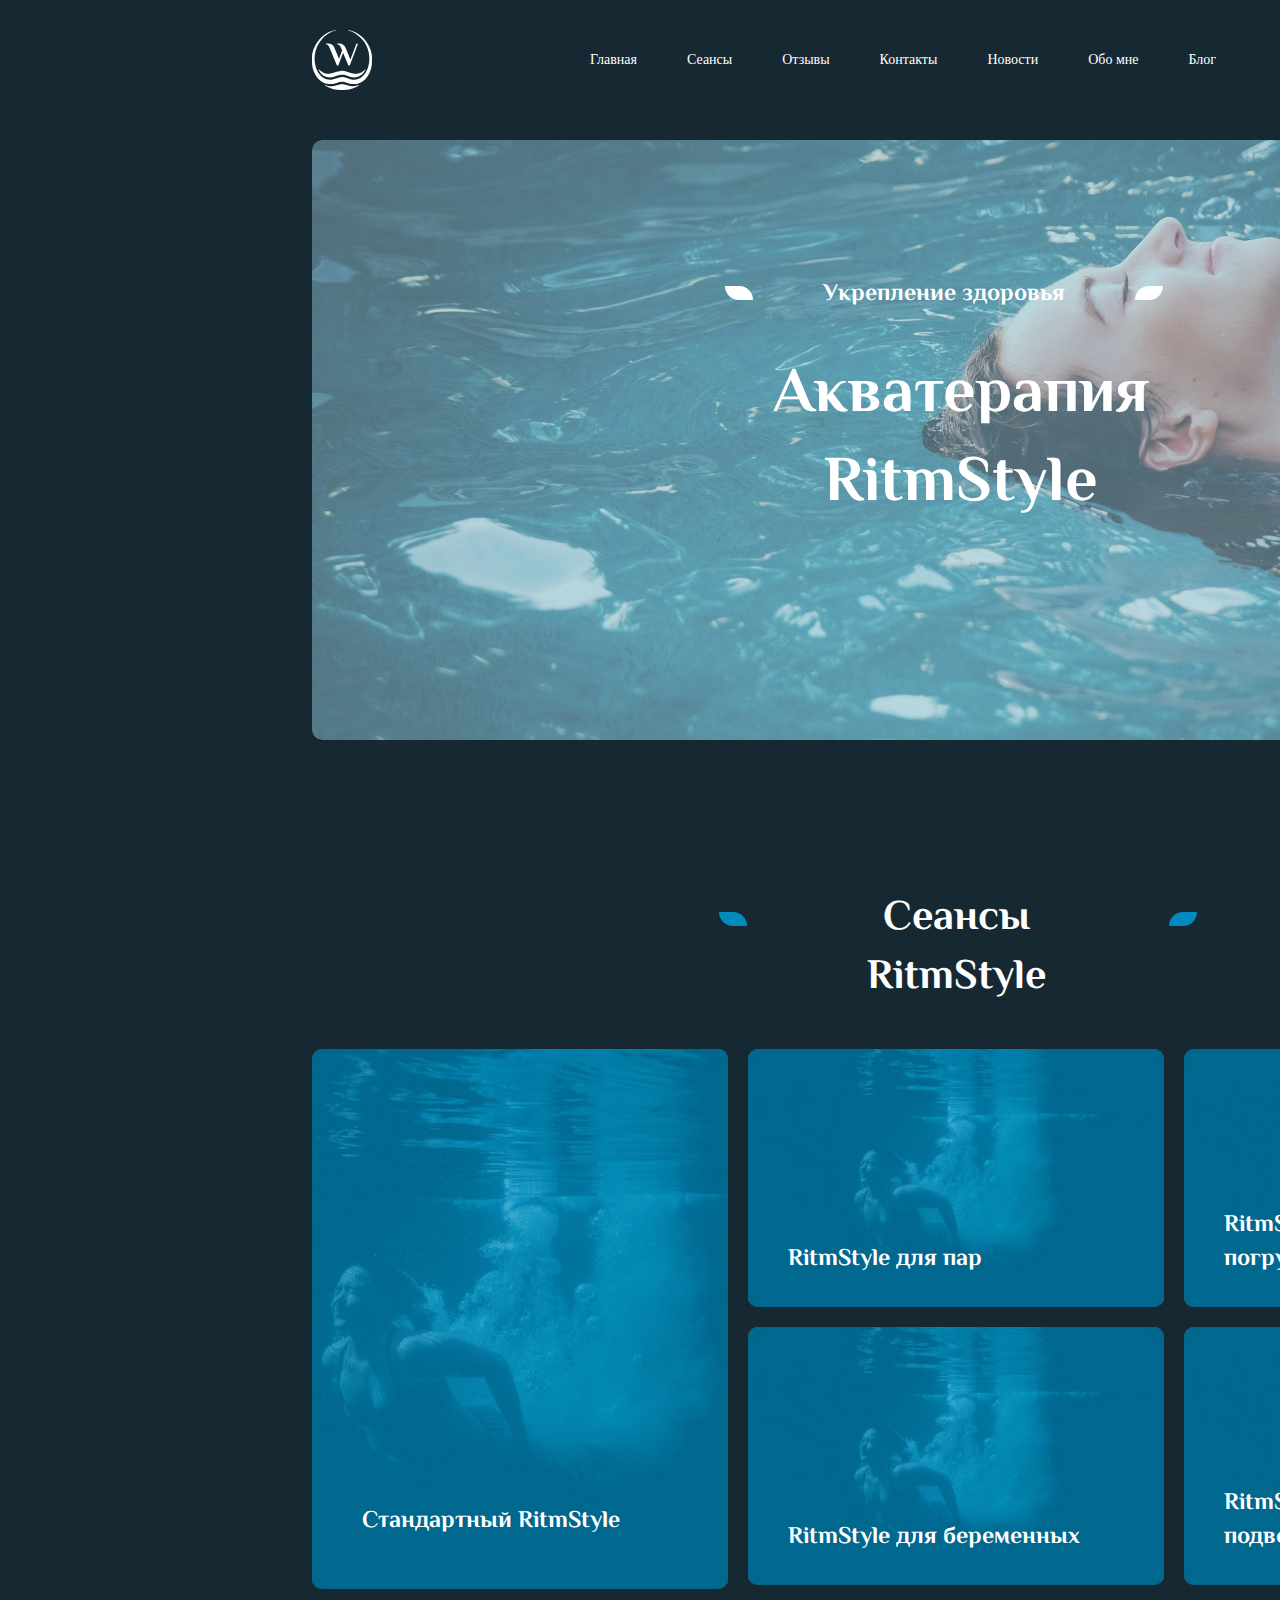
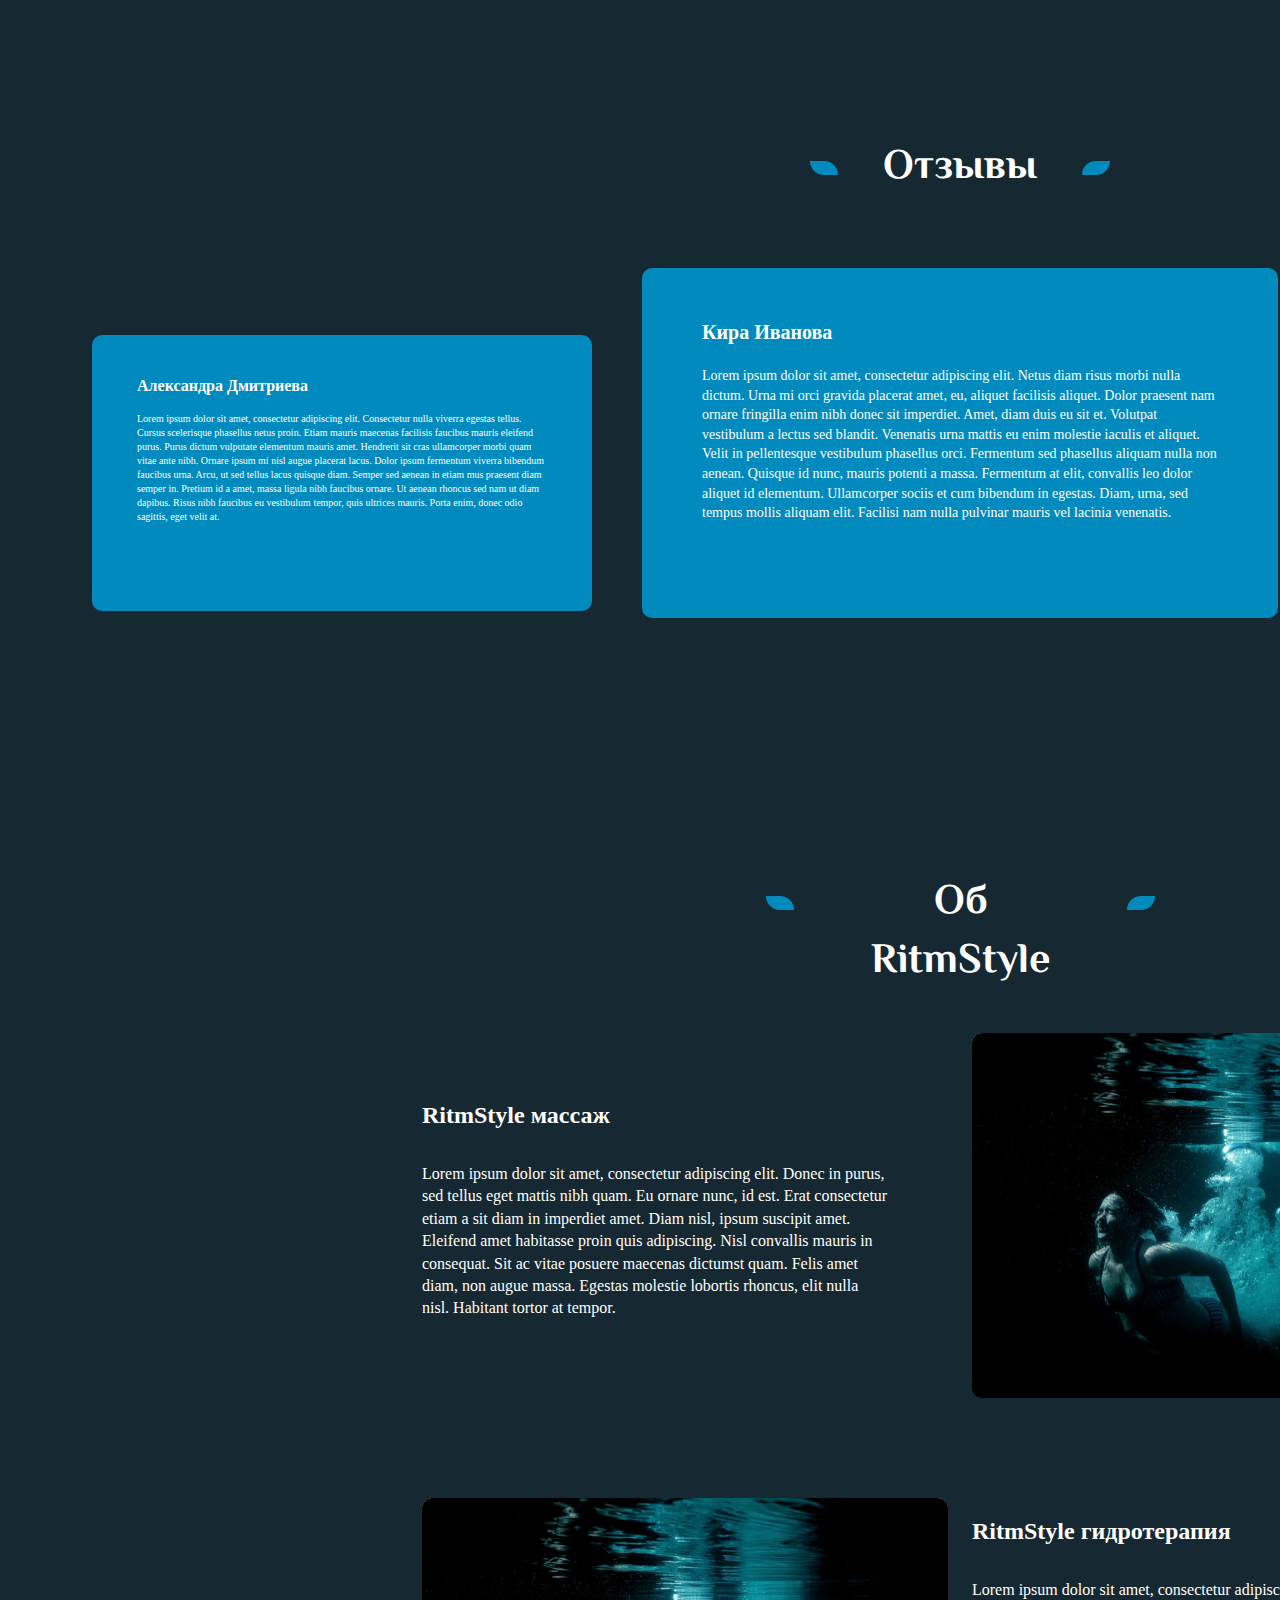
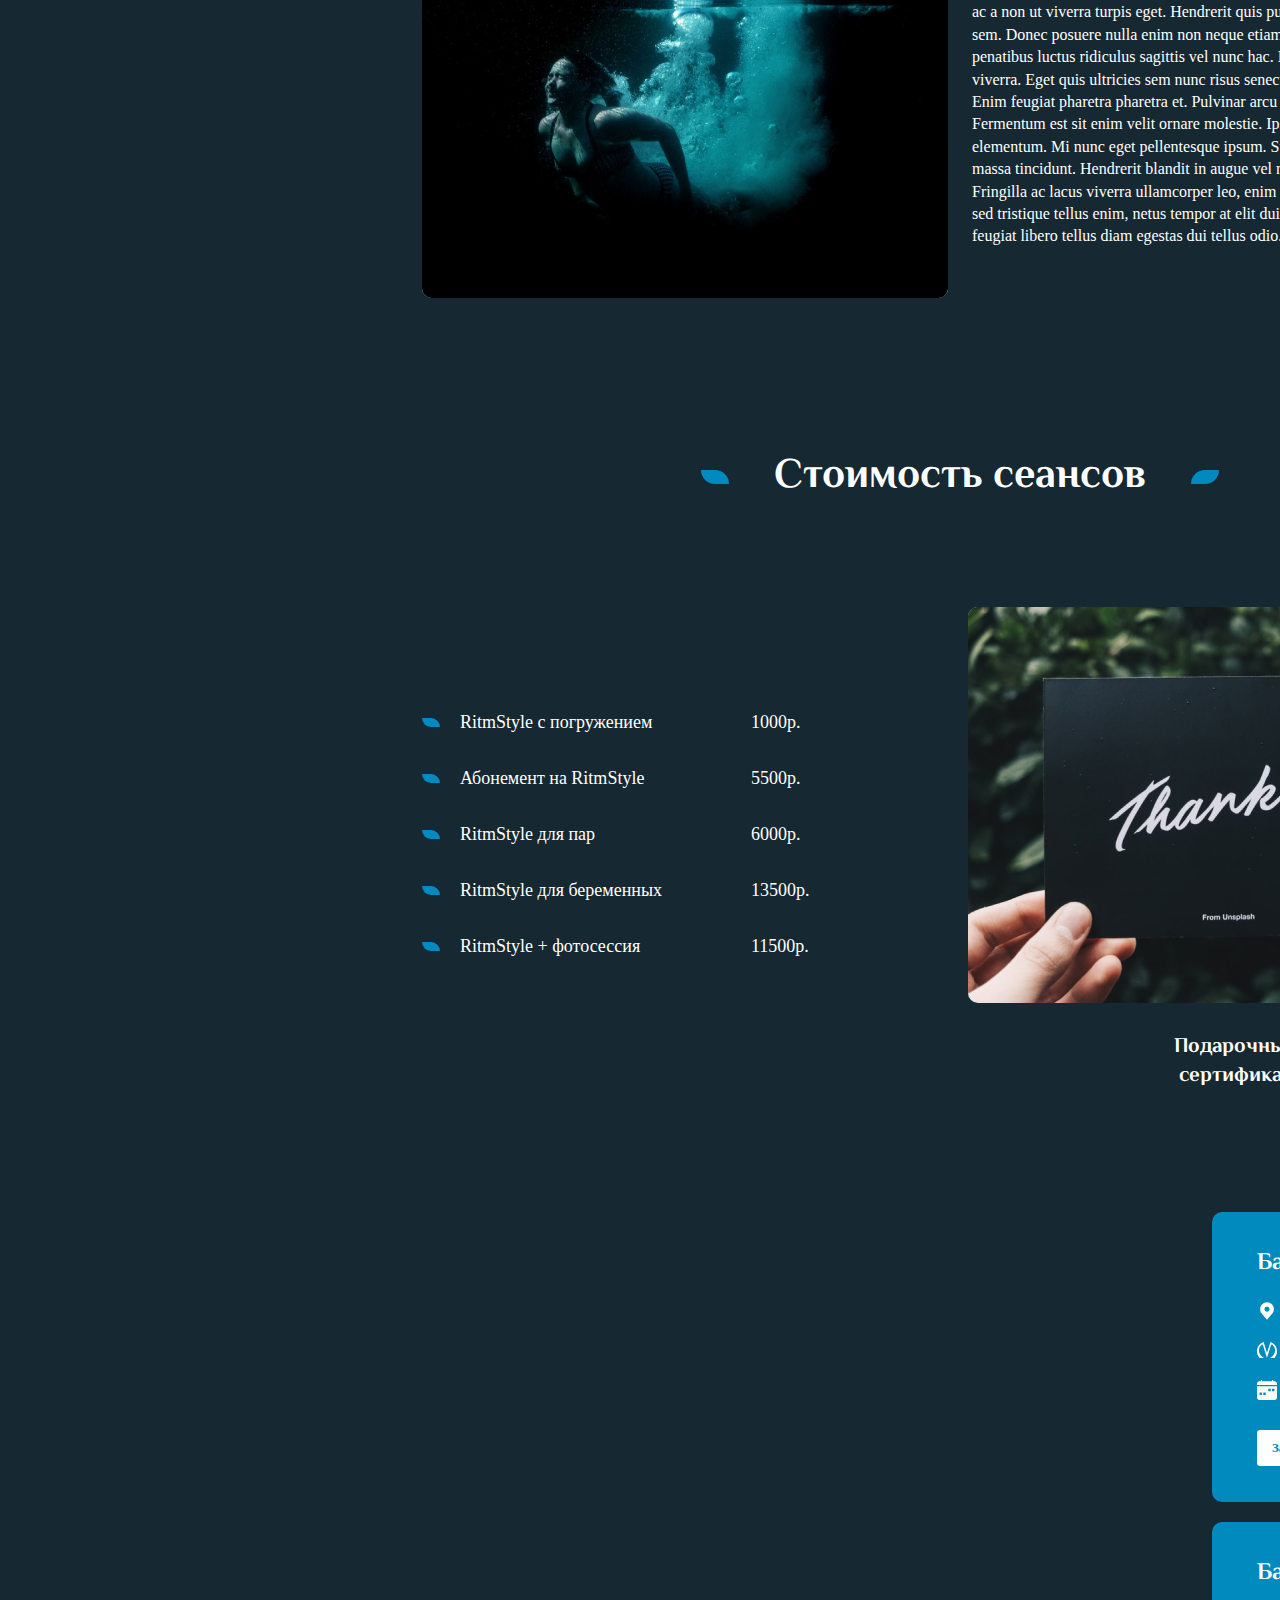
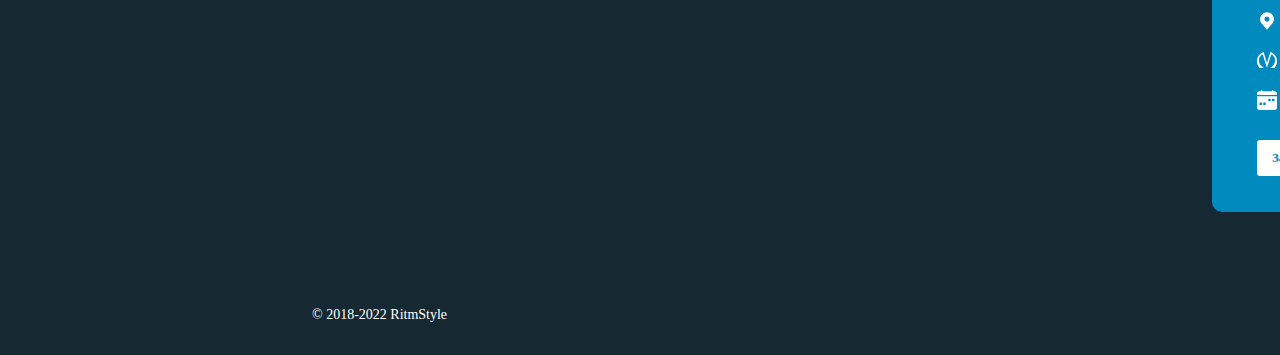
==== commit 27633dfa: "init" ====
--- a/test —/index.html
+++ b/test —/index.html
@@ -16,7 +16,6 @@
                     <img src="./img/svg/Group 1.svg" alt="logo">
             </a>
          </div>
-<a href="../index.html"  style="color: rgb(213, 204, 204);">Резюме</a>
         <div class="frame1">
                 <ul class="frame1__list">
                     <li class="frame1__item">
@@ -349,4 +348,4 @@
 <script src="./main.js"></script>
     
 </body>
-</html>+</html>
